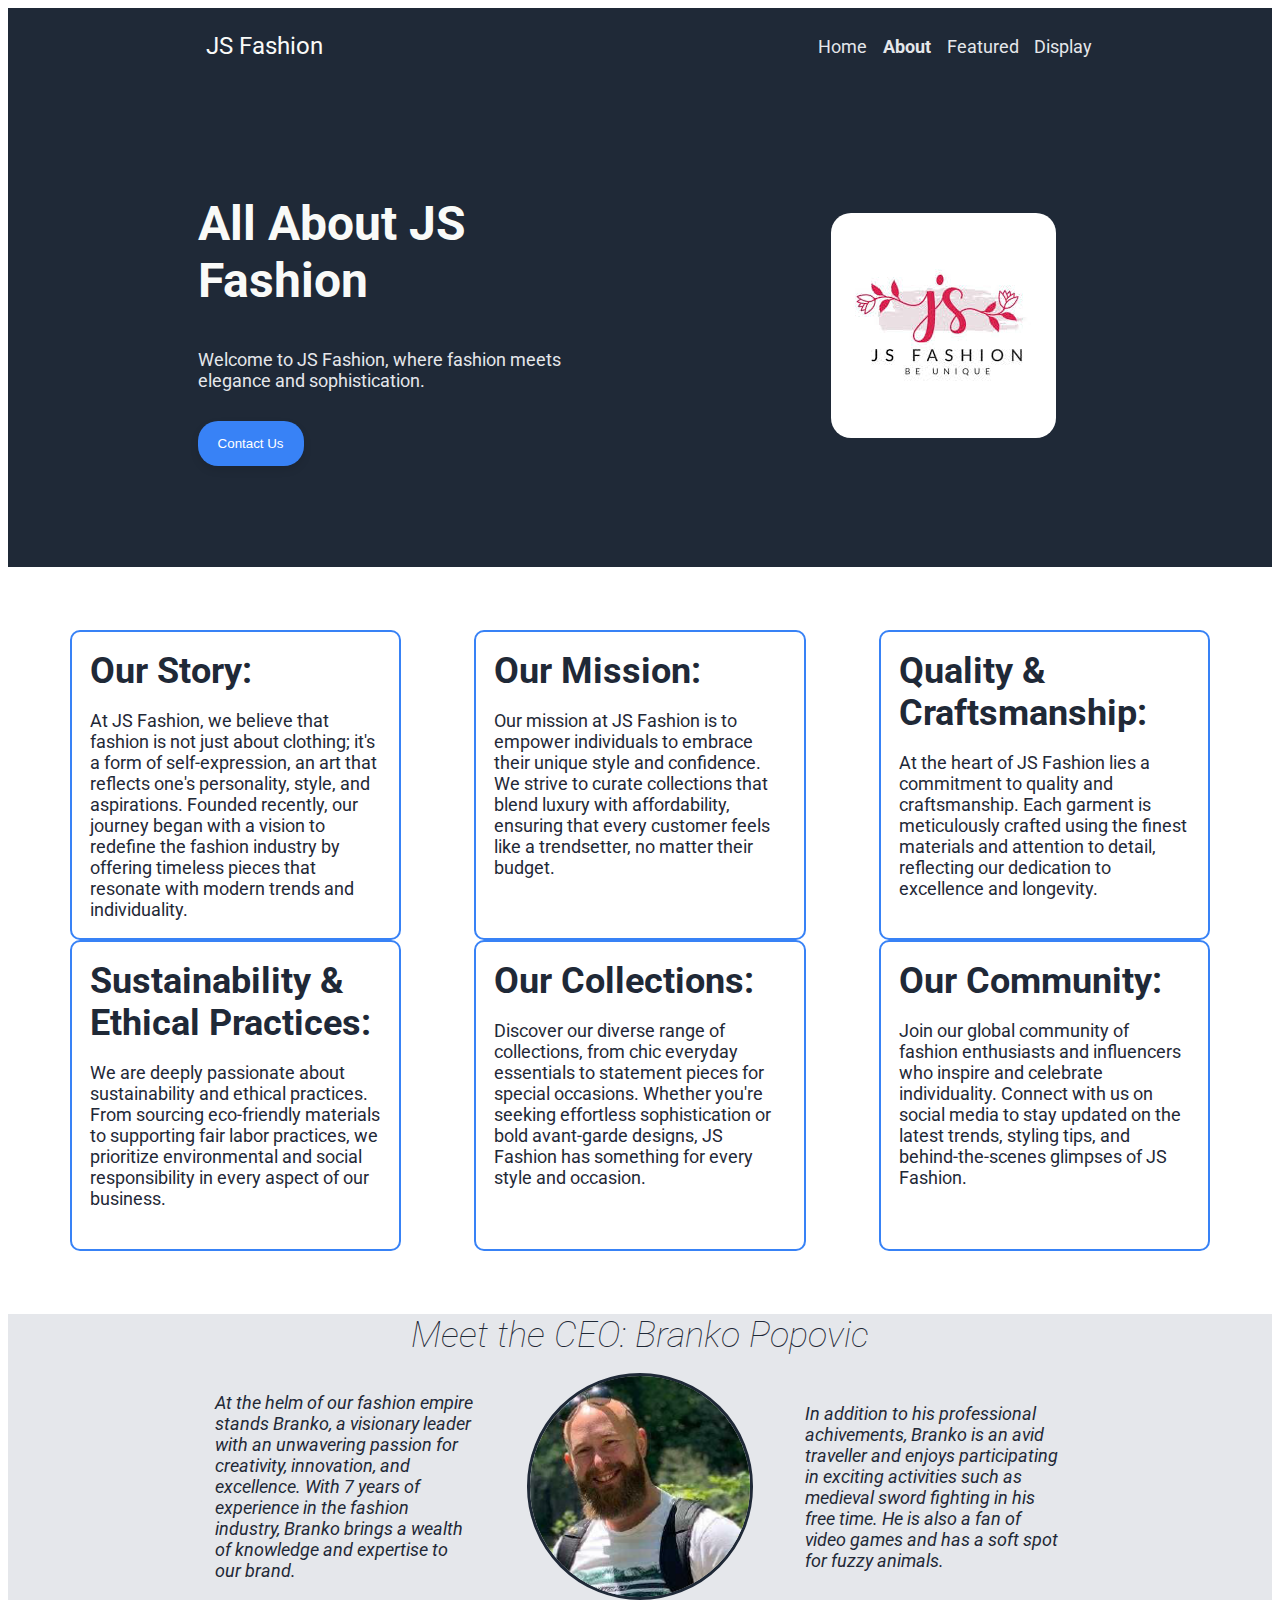
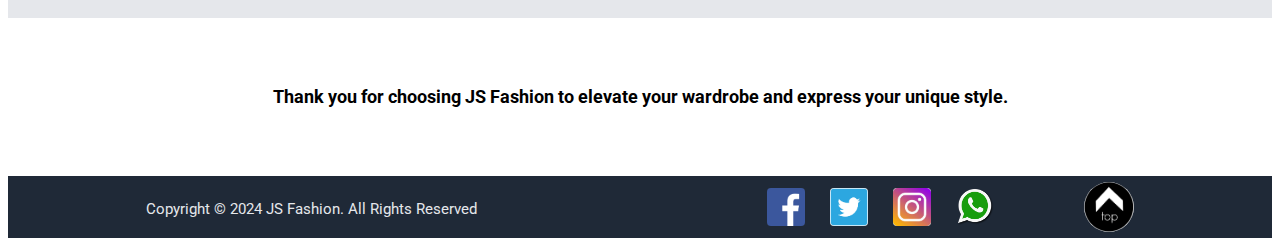
==== about.html @ 80179fb3 "navbar" ====
<!DOCTYPE html>
<html lang="en-US">
    <head>
        <meta charset="UTF-8">
        <meta http-equiv="X-UA-Compatible" content="IE=edge">
        <meta name="viewport" content="width=device-width, initial-scale=1.0">
        <link role="link" rel="stylesheet" href="./css/about.css">
        <link role="link" rel="preconnect" href="https://fonts.googleapis.com">
        <link role="link" rel="preconnect" href="https://fonts.gstatic.com" crossorigin>
        <link 
            role="link"
            href="https://fonts.googleapis.com/css2?family=Roboto:ital,wght@0,100;0,300;0,400;0,500;0,700;0,900;1,100;1,300;1,400;1,500;1,700;1,900&display=swap" 
            rel="stylesheet"
        >
        <title>JS Fashion | About</title> 
    </head>
    <body>
        <header role="banner">
            <div class="headerContainer">
                <div class="headerLogo">
                    <p>JS Fashion</p>
                </div>
                <div class="nav">
                    <nav role="navigation" aria-labelledby="primary-navigation">
                        <ul role="list">
                            <li role="listitem"><a role="link" href="./index.html">Home</a></li>
                            <li role="listitem"><strong>About</strong></li>
                            <li role="listitem"><a role="link" href="./featured.html">Featured</a></li>
                            <li role="listitem"><a role="link" href="./display.html">Display</a></li>
                        </ul>
                      </nav>
                </div>
                <div class="mobile">
                    <button role="button">
                        <img 
                            role="img"
                            width="60"
                            src="https://icon-library.com/images/white-menu-icon/white-menu-icon-4.jpg" 
                            alt="Menu button."
                        >
                    </button>
                    <div class="mobileNav">
                        <a role="link" href="./index.html">Home</a>
                        <a><strong>About</strong></a>
                        <a role="link" href="./featured.html">Featured</a>
                        <a role="link" href="./display.html">Display</a>
                    </div>
                </div>
            </div>
            <div class="bodyContainer">
                <div class="bodyContent">
                    <div class="mainText">All About JS Fashion</div>
                    <div>
                            Welcome to JS Fashion, where fashion meets elegance and sophistication.
                    </div>
                    <a role="link" href="#footer"><button role="button">Contact Us</button></a>
                </div>
                <div class="bodyImage">
                    <img 
                        role="img" 
                        src="./images/logos/js-fashion.jpeg" 
                        alt="JS Fashion logo."
                    >
                </div>
            </div>
        </header>
        
        <div class="mainContainer">
            <div class="row1">
                <div class="box">
                    <div class="heading">Our Story:</div>
                    <p>
                        At JS Fashion, we believe that fashion is not just about clothing; 
                        it's a form of self-expression, an art that reflects one's personality, 
                        style, and aspirations. Founded recently, our journey began with a vision 
                        to redefine the fashion industry by offering timeless pieces that resonate 
                        with modern trends and individuality.
                    </p>
                </div>
                <div class="box">
                    <div class="heading">Our Mission:</div>
                    <p>
                        Our mission at JS Fashion is to empower individuals to embrace their unique 
                        style and confidence. We strive to curate collections that blend luxury with 
                        affordability, ensuring that every customer feels like a trendsetter, no 
                        matter their budget.
                    </p>
                </div>
                <div class="box">
                    <div class="heading">Quality & Craftsmanship:</div>
                    <p>
                        At the heart of JS Fashion lies a commitment to quality and craftsmanship. 
                        Each garment is meticulously crafted using the finest materials and attention 
                        to detail, reflecting our dedication to excellence and longevity.
                    </p>
                </div>
            </div>
            <div class="row2">
                <div class="box">
                    <div class="heading">Sustainability & Ethical Practices:</div>
                    <p>
                        We are deeply passionate about sustainability and ethical practices. From sourcing 
                        eco-friendly materials to supporting fair labor practices, we prioritize 
                        environmental and social responsibility in every aspect of our business.
                    </p>
                </div>
                <div class="box">
                    <div class="heading">Our Collections:</div>
                    <p>
                        Discover our diverse range of collections, from chic everyday essentials to statement 
                        pieces for special occasions. Whether you're seeking effortless sophistication or 
                        bold avant-garde designs, JS Fashion has something for every style and occasion.
                    </p>
                </div>
                <div class="box">
                    <div class="heading">Our Community:</div>
                    <p>
                        Join our global community of fashion enthusiasts and influencers who inspire and 
                        celebrate individuality. Connect with us on social media to stay updated on the 
                        latest trends, styling tips, and behind-the-scenes glimpses of JS Fashion.
                    </p>
                </div>
            </div>
        </div>
        <div class="ceo">
            <div class="ceoHeading">Meet the CEO: Branko Popovic</div>
            <div class="ceoBody">
                <div>
                    <p>
                        At the helm of our fashion empire stands Branko, a visionary leader with an 
                        unwavering passion for creativity, innovation, and excellence. With 7 years 
                        of experience in the fashion industry, Branko brings a wealth of knowledge and 
                        expertise to our brand.
                    </p>
                </div>
                <div>
                    <img 
                        role="img"
                        src="./images/Branko.png" 
                        alt="JS Fashion CEO Branko Popovic"
                    >
                </div>
                <div>
                    <p>
                        In addition to his professional achivements, Branko is an avid traveller and 
                        enjoys participating in exciting activities such as medieval sword fighting in 
                        his free time. He is also a fan of video games and has a soft spot for fuzzy
                        animals.
                    </p>
                </div>
            </div>
        </div>
        <div class="thankNote">
            <div>
                <p>
                    <strong>
                        Thank you for choosing JS Fashion to elevate your wardrobe and express your 
                        unique style.
                    </strong>
                </p>
            </div>
        </div>

        <footer role="contentinfo">
            <div class="footer">
                <small>Copyright © 2024  JS Fashion. All Rights Reserved</small>
            </div>
              <div class="contact" id="footer">
                <div class="footerLogo">
                    <img 
                        role="img"
                        width="30"
                        src="./images/logos/facebook.png" 
                        alt="Facebook logo."
                    >
                    <img 
                        role="img"
                        width="30"
                        src="./images/logos/twitter.png" 
                        alt="Twitter logo."
                    >
                    <img 
                        role="img"
                        width="30"
                        src="./images/logos/instagram.jpeg" 
                        alt="Instagram logo."
                    >
                    <img 
                        role="img"
                        width="30"
                        src="./images/logos/whatsapp-logo-vector.png" 
                        alt="Whatsapp logo."
                    >
                </div>
                <div class="backToTop">
                    <a role="link" href="#">
                        <img 
                            role="img"
                            width="30"
                            src="./images/logos/back-to-top.jpeg" 
                            alt="Back To Top arrow icon."
                        >
                    </a>
                </div>
              </div>
          </footer>
    </body>
</html>
---- css/about.css ----
@font-face {
    font-family: 'Roboto';
    font-style: italic;
    font-weight: 100;
    font-display: swap;
    src: url(https://fonts.gstatic.com/s/roboto/v30/KFOiCnqEu92Fr1Mu51QrEzAdLw.woff2) format('woff2');
    unicode-range: U+0000-00FF, U+0131, U+0152-0153, U+02BB-02BC, U+02C6, U+02DA, U+02DC, U+0304, U+0308, U+0329, U+2000-206F, U+2074, U+20AC, U+2122, U+2191, U+2193, U+2212, U+2215, U+FEFF, U+FFFD;
}

html {
    font-family: "Roboto", sans-serif;
    font-size: 18px;
}

a {
    text-decoration: none;
}

.mobile, .mobileNav {
    display: none;
}

header {
    background-color: #1F2937;
    display: block;
    justify-content: center;
    align-items: center;
    padding: 0 15%;
}

.headerContainer {
    display: flex;
    justify-content: space-between;
    align-items: center;
    padding: 0 1%;
    flex: 1;
}

.headerLogo, .mainText {
    font-size: 24px;
    color: #f9faf8;
}

.nav {
    width: 35%;
}

.nav, .nav ul li a, .bodyContent, button {
    color: #e5e7eb;
}

nav ul {
    display: flex;
}

nav li {
    display: inline-block;
    padding: 0 3%;
}

nav a:hover {
    font-size: larger;
}

.bodyContainer {
    display: flex;
    flex: 4;
    padding: 8% 0;
}

.bodyContent {
    flex:1;
    display: inline-block;
    align-content: center;
}

.mainText, .heading {
    font-size: 48px;
    font-weight: 700;
    margin: 40px 0;
}

.heading {
    margin: 0;
}

button {
    margin: 30px 0px;
    padding: 15px 20px; 
    border-radius: 20px; 
    background-color: #3882f6; 
    color: white; 
    border: none; 
    box-shadow: 0 4px 8px rgba(0, 0, 0, 0.1); 
    cursor: pointer; 
    transition: background-color 0.3s, box-shadow 0.3s; 
}

button:hover, button:focus {
    background-color: #5591f6; /
    box-shadow: 0 6px 12px rgba(0, 0, 0, 0.2); 
    outline: none;
}

.bodyImage img {
    max-height: 400px;
    max-width: 65%;
    width: auto;
    border-radius: 20px;
    margin-left: 45%;    
}

.bodyImage {
    flex: 1;
    display: flex;
    justify-content: flex-end;
    padding: 0 2%;
    align-items: center; 
    justify-content: flex-start;
}

.mainContainer {
    display: flex;
    flex-direction: column;
    justify-content: center;
    align-items: center;
    margin: 5%;
    color: #1F2937;
}

.row1, .row2 {
    display: flex;
    justify-content: space-between;
    align-items: center;
    width: 90%;
    padding: 2% 0;
}

.heading {
    font-size: 36px;
}

.box {
    width: 30%;
    height: 15rem;
    margin: 0 3%;
    padding: 1.5%;
    border: 2.5px solid #3882f6;
    border-radius: 10px;
}

.ceo {
    background-color: #e5e7eb;
    display: block;
    justify-content: center;
    align-items: center;
    padding: 0 15%;
}

.ceoHeading {
    font-size: 36px;
    font-style: italic;
    font-weight: lighter;
    color: #1F2937;
    display: flex;
    justify-content: center;
}

.ceoBody {
    font-style: italic;
    color: #1F2937;
    padding: 2% 0;
    display: flex;
    justify-content: space-between;
}

.ceoBody div {
    width: 30%;
    display: flex;
    justify-content: center;
    align-items: center;
    padding: 0 2%;
}

.ceoBody img {
    border-radius: 50%;
    border: 3px solid #1F2937;
    width: 85%;
}

.thankNote {
    display: flex;
    justify-content: center;
    align-items: center;
    padding: 2% 15%;
    margin: 2% 0;
}

footer {
    background-color: #1F2937;
    display: flex;
    justify-content: space-around;
    align-items: center;
    padding: 0.5% 0;    
}

small {
    color: #e5e7eb;
}

.contact {
    width:30%;
    display: flex;
    justify-content: space-between;
    align-items: center;
}

.footerLogo {
    display: flex;
    justify-content: space-around;
    width: 75%;
    margin-right: 20%;
}

.footerLogo img {
    width: 15%;
    max-height: 80px;
    border-radius: 4px;
}

.backToTop {
    display: flex;
    justify-content: flex-end;
    height: 50px;
    width: 15%;
}

.backToTop img {
    width: 100%;
    max-width: 50px;
    border-radius: 25px;
}


@media only screen and (max-width: 1460px) {
    .row1, .row2 {
        width: 100%;
        padding: 0%;
    }
}

@media only screen and (max-width: 1320px) {
    .mainContainer {
        margin: 5% 2%;
    }
}

@media only screen and (max-width: 1200px) {
    .box {
        height: 18rem;
    }
}


@media only screen and (max-width: 1000px) {
    .mainContainer {
        flex-direction: row;
        margin: 5% 0;
    }

    .row1, .row2 {
        flex-direction: column;
    }

    .box {
        margin: 5% 0%;
        width: 70%;
        height: 15rem;
    }

    .ceo {
        padding: 0 5%;
    }
    
    .thankNote {
        padding: 2% 5%;
    }
}

@media only screen and (max-width: 800px) {
    .box {
        margin: 5%;
        width: 80%;
    }

    .ceo {
        padding: 0 1%;
    }
    
    .thankNote {
        padding: 2% 1%;
    }
}

@media only screen and (max-width: 760px) {
    .thankNote div {
        width: 70%;
        text-align: center;
    }

    .nav {
        display: none;
    }

    .mobile {
        display: flex;
    }
    
    .mobileNav {
        position: absolute;
        background-color: rgba(67,78,94, 0.98);
        top: 4.5rem;
        width: 34%;
    }
    
    .mobile:hover .mobileNav {
        display: block;
    }
      
    .mobileNav a {
        display: block;
        color: white;
        font-size: 18px;
        padding: 0.5rem;
        border-bottom: 1px solid whitesmoke;  
    }

    .headerContainer {
        justify-content: space-between;
        align-items: center;
    }

    nav {
        width: 100%;
    }

    nav li {
        padding: 0 20%;
    }

    .backToTop img {
        margin-top: 40%;
    }
}


@media only screen and (max-width: 700px) {
    .bodyImage {
        display: none;
    }
    
    .box {
        height: 18rem;
    }
    
    .ceoBody {
        flex-direction: column;
        align-items: center;
    }

    .ceoBody div {
        width: 65%;
        text-align: center;
    }

    .ceoBody img {
        width: 50%;
    }
}

@media only screen and (max-width: 640px) {
    .bodyContent {
        display: none;
    }

    .backToTop {
        margin-top: 5%;
    }
}

@media only screen and (max-width: 600px) {
    .mainContainer {
        flex-direction: column;
        align-items: center;
    }

    .row1, .row2 {
        width: 70%;
    }

    .box {
        padding: 5%;
        height: 15rem;
    }
}

@media only screen and (max-width: 500px) {
    .box {
        height: 18rem;
    }

    .contact {
        display: none;
    }

    footer {
        padding: 3% 0;
    }
}
  

@media only screen and (max-width: 400px) {
    .box {
        width: 100%;
    }

    .ceoHeading {
        text-align: center;
    }
}
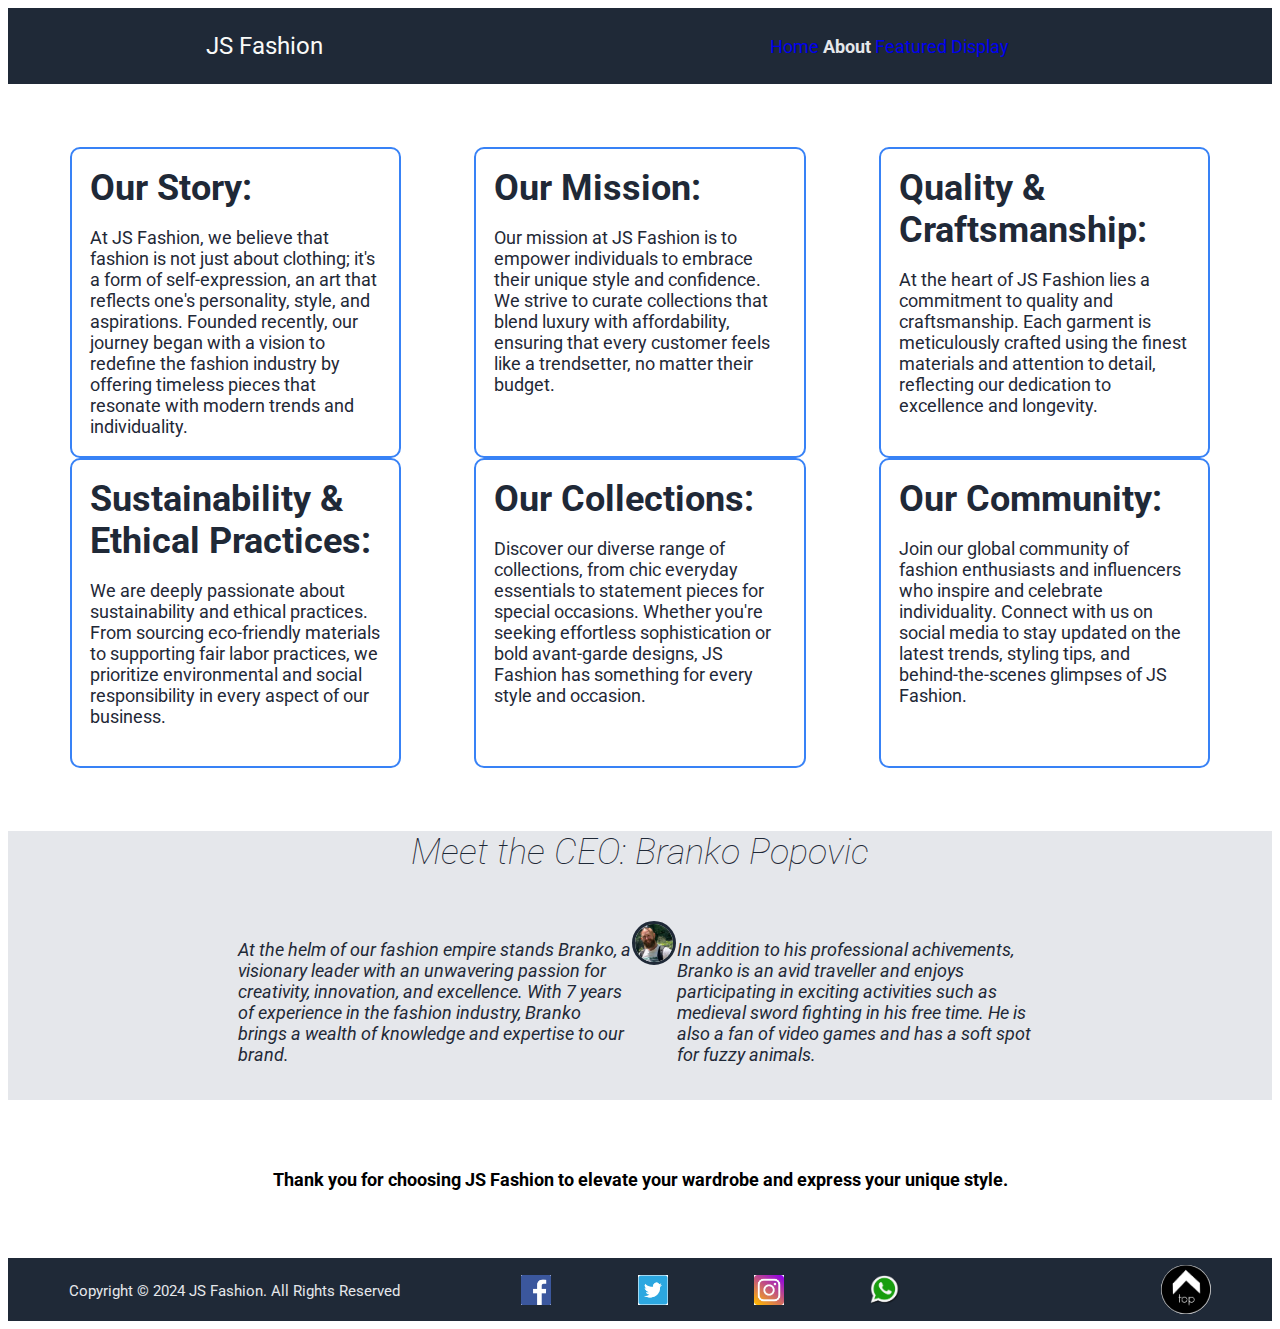
==== commit cc8e49df: "Update about.html" ====
--- a/about.html
+++ b/about.html
@@ -7,6 +7,8 @@
         <link role="link" rel="stylesheet" href="./css/about.css">
         <link role="link" rel="preconnect" href="https://fonts.googleapis.com">
         <link role="link" rel="preconnect" href="https://fonts.gstatic.com" crossorigin>
+        <link role="link" rel="icon" href="./images/logos/favicon/logo/favicon.ico" type="image/x-icon">
+        <link role="link" rel="shortcut icon" href="./images/logos/favicon/logo/favicon.ico" type="image/x-icon">
         <link 
             role="link"
             href="https://fonts.googleapis.com/css2?family=Roboto:ital,wght@0,100;0,300;0,400;0,500;0,700;0,900;1,100;1,300;1,400;1,500;1,700;1,900&display=swap" 
@@ -17,20 +19,18 @@
     <body>
         <header role="banner">
             <div class="headerContainer">
-                <div class="headerLogo">
+                <section class="headerLogo">
                     <p>JS Fashion</p>
-                </div>
-                <div class="nav">
+                </section>
+                <section class="nav">
                     <nav role="navigation" aria-labelledby="primary-navigation">
-                        <ul role="list">
-                            <li role="listitem"><a role="link" href="./index.html">Home</a></li>
-                            <li role="listitem"><strong>About</strong></li>
-                            <li role="listitem"><a role="link" href="./featured.html">Featured</a></li>
-                            <li role="listitem"><a role="link" href="./display.html">Display</a></li>
-                        </ul>
-                      </nav>
-                </div>
-                <div class="mobile">
+                        <a role="link" href="./index.html">Home</a>
+                        <a><strong>About</strong></a>
+                        <a role="link" href="./featured.html">Featured</a>
+                        <a role="link" href="./display.html">Display</a>
+                    </nav>
+                </section>
+                <figure class="mobile">
                     <button role="button">
                         <img 
                             role="img"
@@ -39,36 +39,20 @@
                             alt="Menu button."
                         >
                     </button>
-                    <div class="mobileNav">
+                    <nav class="mobileNav">
                         <a role="link" href="./index.html">Home</a>
                         <a><strong>About</strong></a>
                         <a role="link" href="./featured.html">Featured</a>
                         <a role="link" href="./display.html">Display</a>
-                    </div>
-                </div>
-            </div>
-            <div class="bodyContainer">
-                <div class="bodyContent">
-                    <div class="mainText">All About JS Fashion</div>
-                    <div>
-                            Welcome to JS Fashion, where fashion meets elegance and sophistication.
-                    </div>
-                    <a role="link" href="#footer"><button role="button">Contact Us</button></a>
-                </div>
-                <div class="bodyImage">
-                    <img 
-                        role="img" 
-                        src="./images/logos/js-fashion.jpeg" 
-                        alt="JS Fashion logo."
-                    >
-                </div>
+                    </nav>
+                </figure>
             </div>
         </header>
         
-        <div class="mainContainer">
-            <div class="row1">
-                <div class="box">
-                    <div class="heading">Our Story:</div>
+        <section class="mainContainer">
+            <section class="row1">
+                <aside class="box">
+                    <h2 class="heading">Our Story:</h2>
                     <p>
                         At JS Fashion, we believe that fashion is not just about clothing; 
                         it's a form of self-expression, an art that reflects one's personality, 
@@ -76,133 +60,129 @@
                         to redefine the fashion industry by offering timeless pieces that resonate 
                         with modern trends and individuality.
                     </p>
-                </div>
-                <div class="box">
-                    <div class="heading">Our Mission:</div>
+                </aside>
+                <aside class="box">
+                    <h2 class="heading">Our Mission:</h2>
                     <p>
                         Our mission at JS Fashion is to empower individuals to embrace their unique 
                         style and confidence. We strive to curate collections that blend luxury with 
                         affordability, ensuring that every customer feels like a trendsetter, no 
                         matter their budget.
                     </p>
-                </div>
-                <div class="box">
-                    <div class="heading">Quality & Craftsmanship:</div>
+                </aside>
+                <aside class="box">
+                    <h2 class="heading">Quality & Craftsmanship:</h2>
                     <p>
                         At the heart of JS Fashion lies a commitment to quality and craftsmanship. 
                         Each garment is meticulously crafted using the finest materials and attention 
                         to detail, reflecting our dedication to excellence and longevity.
                     </p>
-                </div>
-            </div>
-            <div class="row2">
-                <div class="box">
-                    <div class="heading">Sustainability & Ethical Practices:</div>
+                </aside>
+            </section>
+            <section class="row2">
+                <aside class="box">
+                    <h2 class="heading">Sustainability & Ethical Practices:</h2>
                     <p>
                         We are deeply passionate about sustainability and ethical practices. From sourcing 
                         eco-friendly materials to supporting fair labor practices, we prioritize 
                         environmental and social responsibility in every aspect of our business.
                     </p>
-                </div>
-                <div class="box">
-                    <div class="heading">Our Collections:</div>
+                </aside>
+                <aside class="box">
+                    <h2 class="heading">Our Collections:</h2>
                     <p>
                         Discover our diverse range of collections, from chic everyday essentials to statement 
                         pieces for special occasions. Whether you're seeking effortless sophistication or 
                         bold avant-garde designs, JS Fashion has something for every style and occasion.
                     </p>
-                </div>
-                <div class="box">
-                    <div class="heading">Our Community:</div>
+                </aside>
+                <aside class="box">
+                    <h2 class="heading">Our Community:</h2>
                     <p>
                         Join our global community of fashion enthusiasts and influencers who inspire and 
                         celebrate individuality. Connect with us on social media to stay updated on the 
                         latest trends, styling tips, and behind-the-scenes glimpses of JS Fashion.
                     </p>
-                </div>
-            </div>
-        </div>
-        <div class="ceo">
-            <div class="ceoHeading">Meet the CEO: Branko Popovic</div>
-            <div class="ceoBody">
-                <div>
+                </aside>
+            </section>
+        </section>
+        <section class="ceo">
+            <h2 class="ceoHeading">Meet the CEO: Branko Popovic</h2>
+            <figure class="ceoBody">
+                <figcaption>
                     <p>
                         At the helm of our fashion empire stands Branko, a visionary leader with an 
                         unwavering passion for creativity, innovation, and excellence. With 7 years 
                         of experience in the fashion industry, Branko brings a wealth of knowledge and 
                         expertise to our brand.
                     </p>
-                </div>
-                <div>
+                </figcaption>
+                <picture>
                     <img 
                         role="img"
                         src="./images/Branko.png" 
                         alt="JS Fashion CEO Branko Popovic"
                     >
-                </div>
-                <div>
+                </picture>
+                <figcaption>
                     <p>
                         In addition to his professional achivements, Branko is an avid traveller and 
                         enjoys participating in exciting activities such as medieval sword fighting in 
                         his free time. He is also a fan of video games and has a soft spot for fuzzy
                         animals.
                     </p>
-                </div>
-            </div>
-        </div>
-        <div class="thankNote">
-            <div>
-                <p>
-                    <strong>
-                        Thank you for choosing JS Fashion to elevate your wardrobe and express your 
-                        unique style.
-                    </strong>
-                </p>
-            </div>
-        </div>
+                </figcaption>
+            </figure>
+        </section>
+        <blockquote class="thankNote">
+            <p>
+                <strong>
+                    Thank you for choosing JS Fashion to elevate your wardrobe and express your 
+                    unique style.
+                </strong>
+            </p>
+        </blockquote>
 
         <footer role="contentinfo">
-            <div class="footer">
+            <section class="footer">
                 <small>Copyright © 2024  JS Fashion. All Rights Reserved</small>
-            </div>
-              <div class="contact" id="footer">
-                <div class="footerLogo">
+            </section>
+            <picture class="contact" id="footer">
+                <img 
+                    role="img"
+                    width="30"
+                    src="./images/logos/facebook.png" 
+                    alt="Facebook logo."
+                >
+                <img 
+                    role="img"
+                    width="30"
+                    src="./images/logos/twitter.png" 
+                    alt="Twitter logo."
+                >
+                <img 
+                    role="img"
+                    width="30"
+                    src="./images/logos/instagram.jpeg" 
+                    alt="Instagram logo."
+                >
+                <img 
+                    role="img"
+                    width="30"
+                    src="./images/logos/whatsapp-logo-vector.png" 
+                    alt="Whatsapp logo."
+                >
+            </picture>
+            <picture class="backToTop">
+                <a role="link" href="#">
                     <img 
                         role="img"
                         width="30"
-                        src="./images/logos/facebook.png" 
-                        alt="Facebook logo."
+                        src="./images/logos/back-to-top.jpeg" 
+                        alt="Back To Top arrow icon."
                     >
-                    <img 
-                        role="img"
-                        width="30"
-                        src="./images/logos/twitter.png" 
-                        alt="Twitter logo."
-                    >
-                    <img 
-                        role="img"
-                        width="30"
-                        src="./images/logos/instagram.jpeg" 
-                        alt="Instagram logo."
-                    >
-                    <img 
-                        role="img"
-                        width="30"
-                        src="./images/logos/whatsapp-logo-vector.png" 
-                        alt="Whatsapp logo."
-                    >
-                </div>
-                <div class="backToTop">
-                    <a role="link" href="#">
-                        <img 
-                            role="img"
-                            width="30"
-                            src="./images/logos/back-to-top.jpeg" 
-                            alt="Back To Top arrow icon."
-                        >
-                    </a>
-                </div>
-              </div>
-          </footer>
+                </a>
+            </picture>
+        </footer>
     </body>
 </html>--- a/css/about.css
+++ b/css/about.css
@@ -319,8 +319,8 @@
     .mobileNav {
         position: absolute;
         background-color: rgba(67,78,94, 0.98);
-        top: 4.5rem;
-        width: 34%;
+        top: 7.4rem;
+        width: 40%;
     }
     
     .mobile:hover .mobileNav {
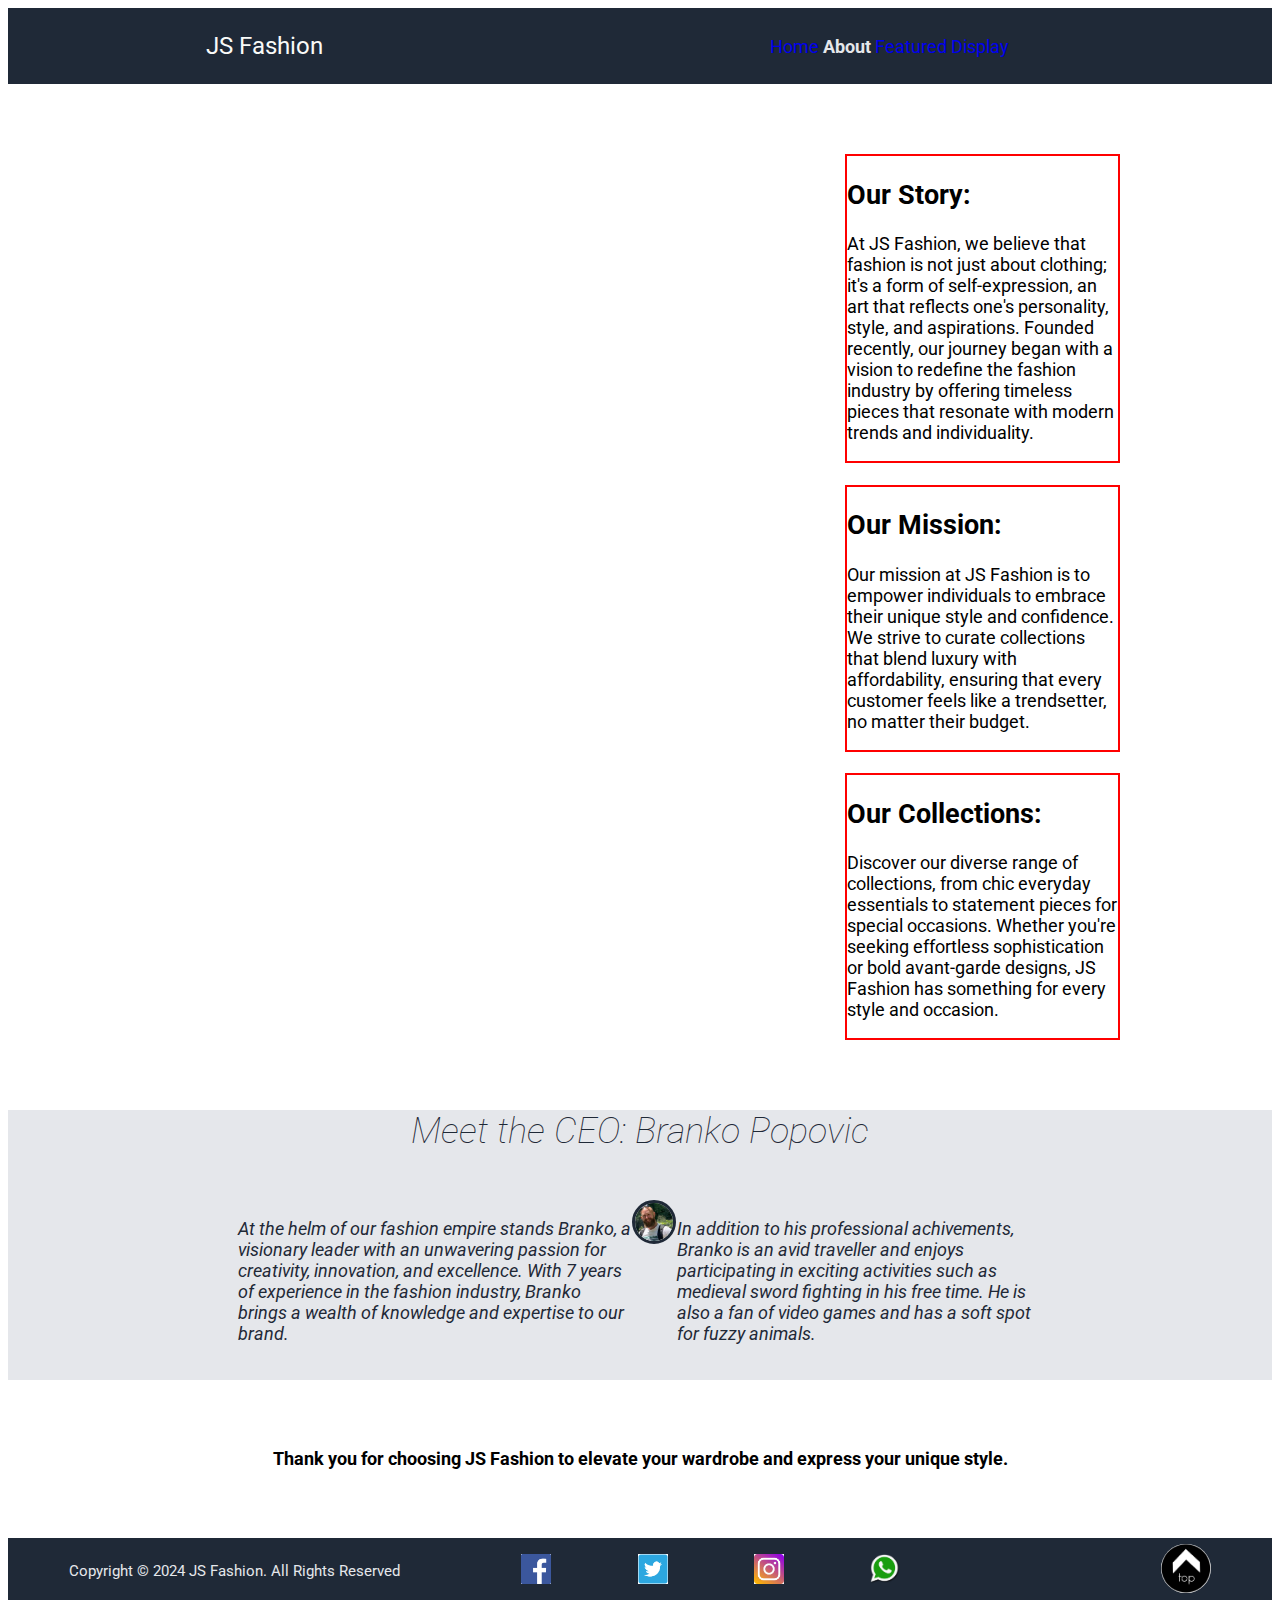
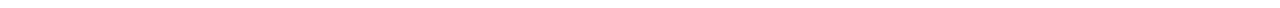
==== commit ba5742ac: "Update about.css" ====
--- a/about.html
+++ b/about.html
@@ -50,61 +50,33 @@
         </header>
         
         <section class="mainContainer">
-            <section class="row1">
-                <aside class="box">
-                    <h2 class="heading">Our Story:</h2>
-                    <p>
-                        At JS Fashion, we believe that fashion is not just about clothing; 
-                        it's a form of self-expression, an art that reflects one's personality, 
-                        style, and aspirations. Founded recently, our journey began with a vision 
-                        to redefine the fashion industry by offering timeless pieces that resonate 
-                        with modern trends and individuality.
-                    </p>
-                </aside>
-                <aside class="box">
-                    <h2 class="heading">Our Mission:</h2>
-                    <p>
-                        Our mission at JS Fashion is to empower individuals to embrace their unique 
-                        style and confidence. We strive to curate collections that blend luxury with 
-                        affordability, ensuring that every customer feels like a trendsetter, no 
-                        matter their budget.
-                    </p>
-                </aside>
-                <aside class="box">
-                    <h2 class="heading">Quality & Craftsmanship:</h2>
-                    <p>
-                        At the heart of JS Fashion lies a commitment to quality and craftsmanship. 
-                        Each garment is meticulously crafted using the finest materials and attention 
-                        to detail, reflecting our dedication to excellence and longevity.
-                    </p>
-                </aside>
-            </section>
-            <section class="row2">
-                <aside class="box">
-                    <h2 class="heading">Sustainability & Ethical Practices:</h2>
-                    <p>
-                        We are deeply passionate about sustainability and ethical practices. From sourcing 
-                        eco-friendly materials to supporting fair labor practices, we prioritize 
-                        environmental and social responsibility in every aspect of our business.
-                    </p>
-                </aside>
-                <aside class="box">
-                    <h2 class="heading">Our Collections:</h2>
-                    <p>
-                        Discover our diverse range of collections, from chic everyday essentials to statement 
-                        pieces for special occasions. Whether you're seeking effortless sophistication or 
-                        bold avant-garde designs, JS Fashion has something for every style and occasion.
-                    </p>
-                </aside>
-                <aside class="box">
-                    <h2 class="heading">Our Community:</h2>
-                    <p>
-                        Join our global community of fashion enthusiasts and influencers who inspire and 
-                        celebrate individuality. Connect with us on social media to stay updated on the 
-                        latest trends, styling tips, and behind-the-scenes glimpses of JS Fashion.
-                    </p>
-                </aside>
-            </section>
+            <aside class="box">
+                <h2 class="heading">Our Story:</h2>
+                <p>
+                    At JS Fashion, we believe that fashion is not just about clothing; 
+                    it's a form of self-expression, an art that reflects one's personality, 
+                    style, and aspirations. Founded recently, our journey began with a vision 
+                    to redefine the fashion industry by offering timeless pieces that resonate 
+                    with modern trends and individuality.
+                </p>
+            </aside>
+            <aside class="box">
+                <h2 class="heading">Our Mission:</h2>
+                <p>
+                    Our mission at JS Fashion is to empower individuals to embrace their unique 
+                    style and confidence. We strive to curate collections that blend luxury with 
+                    affordability, ensuring that every customer feels like a trendsetter, no 
+                    matter their budget.
+                </p>
+            </aside>
+            <aside class="box">
+                <h2 class="heading">Our Collections:</h2>
+                <p>
+                    Discover our diverse range of collections, from chic everyday essentials to statement 
+                    pieces for special occasions. Whether you're seeking effortless sophistication or 
+                    bold avant-garde designs, JS Fashion has something for every style and occasion.
+                </p>
+            </aside>
         </section>
         <section class="ceo">
             <h2 class="ceoHeading">Meet the CEO: Branko Popovic</h2>
--- a/css/about.css
+++ b/css/about.css
@@ -62,6 +62,24 @@
     font-size: larger;
 }
 
+.mainContainer {
+    background-image: url(https://img.freepik.com/free-photo/young-japanese-woman-portrait-wearing-sunglasses_23-2148870797.jpg?size=626&ext=jpg&ga=GA1.1.182320618.1712500472&semt=ais);
+    background-repeat: no-repeat;
+    background-size: cover;
+    height: 50rem;
+    display: flex;
+    flex-direction: column;
+    justify-content: center;
+    align-items: flex-end;
+    padding-right: 10%;
+}
+
+aside {
+    width: 25%;
+    margin: 1% 0;
+    border: 2px solid red;
+}
+/*
 .bodyContainer {
     display: flex;
     flex: 4;
@@ -148,6 +166,7 @@
     border: 2.5px solid #3882f6;
     border-radius: 10px;
 }
+*/
 
 .ceo {
     background-color: #e5e7eb;
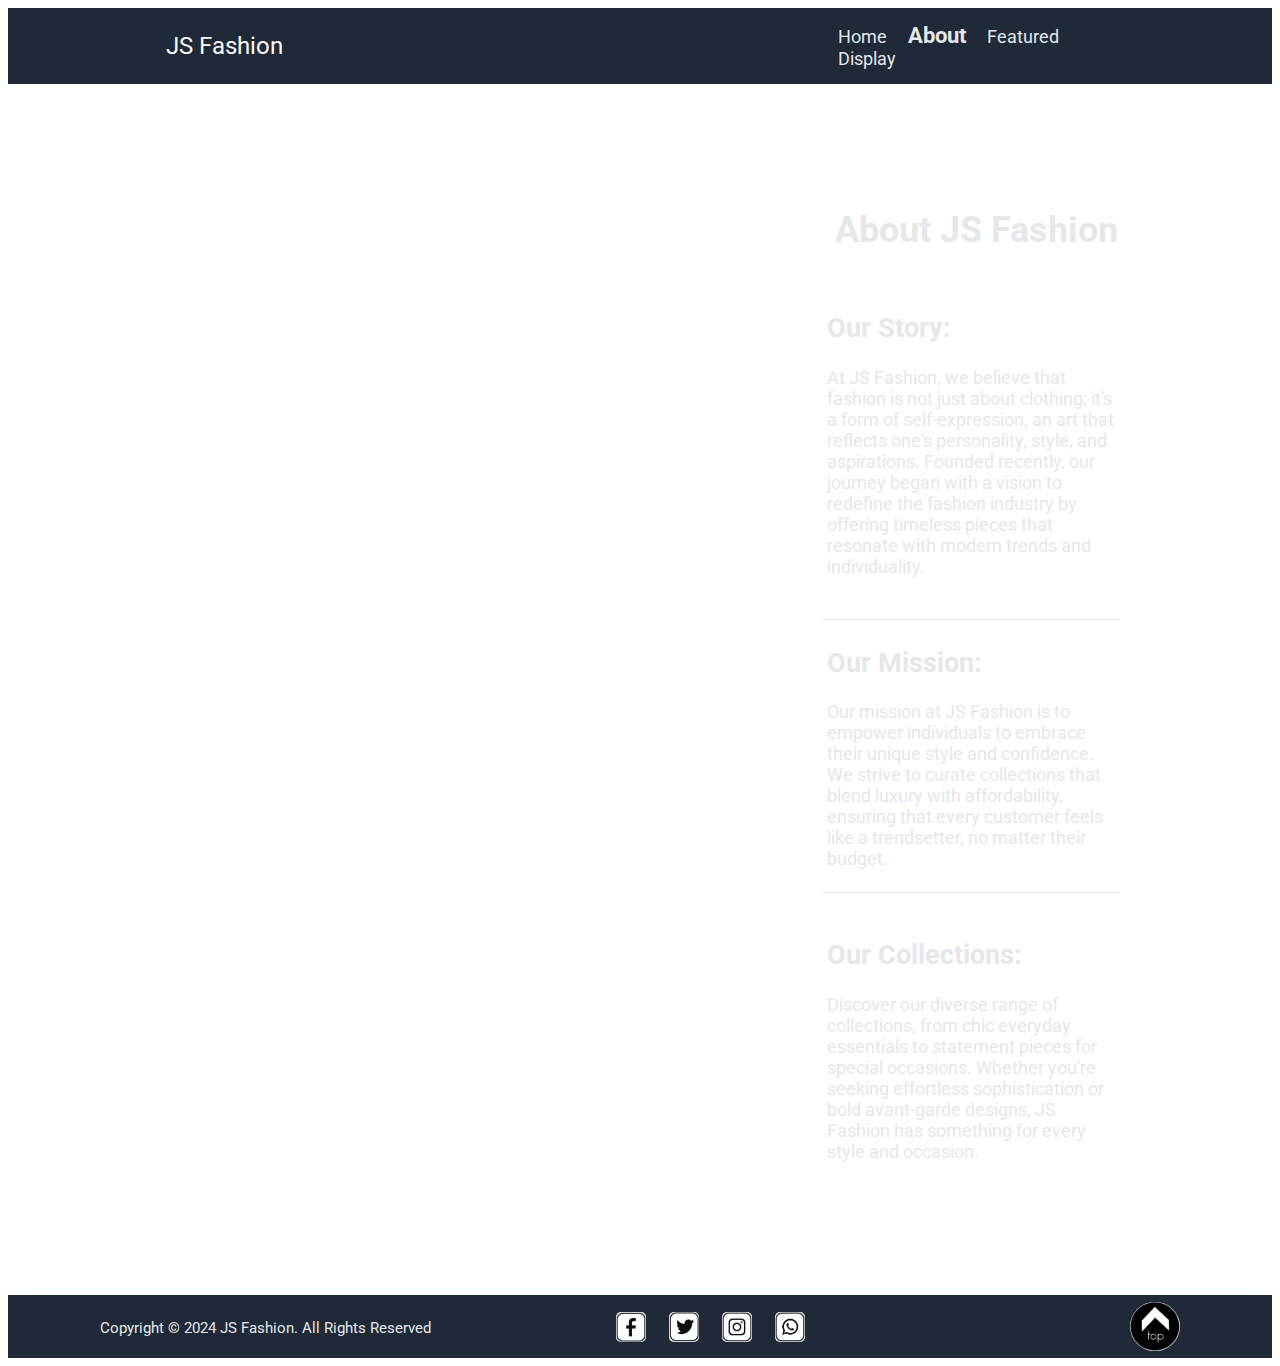
==== commit b3dd9fdb: "Update about page" ====
--- a/about.html
+++ b/about.html
@@ -30,7 +30,7 @@
                         <a role="link" href="./display.html">Display</a>
                     </nav>
                 </section>
-                <figure class="mobile">
+                <figure role="figure" class="mobile">
                     <button role="button">
                         <img 
                             role="img"
@@ -49,71 +49,38 @@
             </div>
         </header>
         
-        <section class="mainContainer">
-            <aside class="box">
-                <h2 class="heading">Our Story:</h2>
-                <p>
-                    At JS Fashion, we believe that fashion is not just about clothing; 
-                    it's a form of self-expression, an art that reflects one's personality, 
-                    style, and aspirations. Founded recently, our journey began with a vision 
-                    to redefine the fashion industry by offering timeless pieces that resonate 
-                    with modern trends and individuality.
-                </p>
-            </aside>
-            <aside class="box">
-                <h2 class="heading">Our Mission:</h2>
-                <p>
-                    Our mission at JS Fashion is to empower individuals to embrace their unique 
-                    style and confidence. We strive to curate collections that blend luxury with 
-                    affordability, ensuring that every customer feels like a trendsetter, no 
-                    matter their budget.
-                </p>
-            </aside>
-            <aside class="box">
-                <h2 class="heading">Our Collections:</h2>
-                <p>
-                    Discover our diverse range of collections, from chic everyday essentials to statement 
-                    pieces for special occasions. Whether you're seeking effortless sophistication or 
-                    bold avant-garde designs, JS Fashion has something for every style and occasion.
-                </p>
-            </aside>
-        </section>
-        <section class="ceo">
-            <h2 class="ceoHeading">Meet the CEO: Branko Popovic</h2>
-            <figure class="ceoBody">
-                <figcaption>
+        <main>
+            <section class="mainContainer">
+                <h1 role="heading" aria-level="1">About JS Fashion</h1>
+                <aside role="complementary">
+                    <h2 role="heading" aria-level="2" class="heading">Our Story:</h2>
                     <p>
-                        At the helm of our fashion empire stands Branko, a visionary leader with an 
-                        unwavering passion for creativity, innovation, and excellence. With 7 years 
-                        of experience in the fashion industry, Branko brings a wealth of knowledge and 
-                        expertise to our brand.
+                        At JS Fashion, we believe that fashion is not just about clothing; 
+                        it's a form of self-expression, an art that reflects one's personality, 
+                        style, and aspirations. Founded recently, our journey began with a vision 
+                        to redefine the fashion industry by offering timeless pieces that resonate 
+                        with modern trends and individuality.
                     </p>
-                </figcaption>
-                <picture>
-                    <img 
-                        role="img"
-                        src="./images/Branko.png" 
-                        alt="JS Fashion CEO Branko Popovic"
-                    >
-                </picture>
-                <figcaption>
+                </aside>
+                <aside role="complementary" class="middleBox">
+                    <h2 role="heading" aria-level="2" class="heading">Our Mission:</h2>
                     <p>
-                        In addition to his professional achivements, Branko is an avid traveller and 
-                        enjoys participating in exciting activities such as medieval sword fighting in 
-                        his free time. He is also a fan of video games and has a soft spot for fuzzy
-                        animals.
+                        Our mission at JS Fashion is to empower individuals to embrace their unique 
+                        style and confidence. We strive to curate collections that blend luxury with 
+                        affordability, ensuring that every customer feels like a trendsetter, no 
+                        matter their budget.
                     </p>
-                </figcaption>
-            </figure>
-        </section>
-        <blockquote class="thankNote">
-            <p>
-                <strong>
-                    Thank you for choosing JS Fashion to elevate your wardrobe and express your 
-                    unique style.
-                </strong>
-            </p>
-        </blockquote>
+                </aside>
+                <aside role="complementary">
+                    <h2 role="heading" aria-level="2" class="heading">Our Collections:</h2>
+                    <p>
+                        Discover our diverse range of collections, from chic everyday essentials to statement 
+                        pieces for special occasions. Whether you're seeking effortless sophistication or 
+                        bold avant-garde designs, JS Fashion has something for every style and occasion.
+                    </p>
+                </aside>
+            </section>
+        </main>
 
         <footer role="contentinfo">
             <section class="footer">
--- a/css/about.css
+++ b/css/about.css
@@ -12,6 +12,14 @@
     font-size: 18px;
 }
 
+h1 {
+    font-size: 36px;
+    font-weight: 700;
+    width: 30%;
+    text-align: center;
+    color: #e5e7eb;
+}
+
 a {
     text-decoration: none;
 }
@@ -22,197 +30,56 @@
 
 header {
     background-color: #1F2937;
-    display: block;
+    display: flex;
     justify-content: center;
-    align-items: center;
-    padding: 0 15%;
 }
 
 .headerContainer {
     display: flex;
     justify-content: space-between;
     align-items: center;
-    padding: 0 1%;
-    flex: 1;
-}
-
-.headerLogo, .mainText {
+    width: 75%;
+}
+
+.headerLogo {
     font-size: 24px;
     color: #f9faf8;
 }
 
 .nav {
-    width: 35%;
-}
-
-.nav, .nav ul li a, .bodyContent, button {
-    color: #e5e7eb;
-}
-
-nav ul {
-    display: flex;
-}
-
-nav li {
-    display: inline-block;
-    padding: 0 3%;
-}
-
-nav a:hover {
+    width: 30%;
+}
+
+nav a {
+    color: #e5e7eb;
+    padding: 3%;
+}
+
+strong {
     font-size: larger;
 }
 
 .mainContainer {
-    background-image: url(https://img.freepik.com/free-photo/young-japanese-woman-portrait-wearing-sunglasses_23-2148870797.jpg?size=626&ext=jpg&ga=GA1.1.182320618.1712500472&semt=ais);
+    background-image: url(https://img.freepik.com/premium-photo/mannequin-wearing-yellow-blouse-gray-jacket-gray-skirt-isolated-isolated-pastel-background-copy-space_176841-78711.jpg?w=1380);
     background-repeat: no-repeat;
     background-size: cover;
-    height: 50rem;
+    padding: 3% 10%;
     display: flex;
     flex-direction: column;
     justify-content: center;
     align-items: flex-end;
-    padding-right: 10%;
 }
 
 aside {
-    width: 25%;
+    width: 30%;
     margin: 1% 0;
-    border: 2px solid red;
-}
-/*
-.bodyContainer {
-    display: flex;
-    flex: 4;
-    padding: 8% 0;
-}
-
-.bodyContent {
-    flex:1;
-    display: inline-block;
-    align-content: center;
-}
-
-.mainText, .heading {
-    font-size: 48px;
-    font-weight: 700;
-    margin: 40px 0;
-}
-
-.heading {
-    margin: 0;
-}
-
-button {
-    margin: 30px 0px;
-    padding: 15px 20px; 
-    border-radius: 20px; 
-    background-color: #3882f6; 
-    color: white; 
-    border: none; 
-    box-shadow: 0 4px 8px rgba(0, 0, 0, 0.1); 
-    cursor: pointer; 
-    transition: background-color 0.3s, box-shadow 0.3s; 
-}
-
-button:hover, button:focus {
-    background-color: #5591f6; /
-    box-shadow: 0 6px 12px rgba(0, 0, 0, 0.2); 
-    outline: none;
-}
-
-.bodyImage img {
-    max-height: 400px;
-    max-width: 65%;
-    width: auto;
-    border-radius: 20px;
-    margin-left: 45%;    
-}
-
-.bodyImage {
-    flex: 1;
-    display: flex;
-    justify-content: flex-end;
-    padding: 0 2%;
-    align-items: center; 
-    justify-content: flex-start;
-}
-
-.mainContainer {
-    display: flex;
-    flex-direction: column;
-    justify-content: center;
-    align-items: center;
-    margin: 5%;
-    color: #1F2937;
-}
-
-.row1, .row2 {
-    display: flex;
-    justify-content: space-between;
-    align-items: center;
-    width: 90%;
-    padding: 2% 0;
-}
-
-.heading {
-    font-size: 36px;
-}
-
-.box {
-    width: 30%;
-    height: 15rem;
-    margin: 0 3%;
-    padding: 1.5%;
-    border: 2.5px solid #3882f6;
-    border-radius: 10px;
-}
-*/
-
-.ceo {
-    background-color: #e5e7eb;
-    display: block;
-    justify-content: center;
-    align-items: center;
-    padding: 0 15%;
-}
-
-.ceoHeading {
-    font-size: 36px;
-    font-style: italic;
-    font-weight: lighter;
-    color: #1F2937;
-    display: flex;
-    justify-content: center;
-}
-
-.ceoBody {
-    font-style: italic;
-    color: #1F2937;
-    padding: 2% 0;
-    display: flex;
-    justify-content: space-between;
-}
-
-.ceoBody div {
-    width: 30%;
-    display: flex;
-    justify-content: center;
-    align-items: center;
-    padding: 0 2%;
-}
-
-.ceoBody img {
-    border-radius: 50%;
-    border: 3px solid #1F2937;
-    width: 85%;
-}
-
-.thankNote {
-    display: flex;
-    justify-content: center;
-    align-items: center;
-    padding: 2% 15%;
-    margin: 2% 0;
+    padding: 0.5%;
+    color: #e5e7eb;
+}
+
+.middleBox {
+    border-top: 1px solid #e5e7eb;
+    border-bottom: 1px solid #e5e7eb;
 }
 
 footer {
@@ -228,23 +95,14 @@
 }
 
 .contact {
-    width:30%;
+    width:15%;
     display: flex;
     justify-content: space-between;
     align-items: center;
 }
 
-.footerLogo {
-    display: flex;
-    justify-content: space-around;
-    width: 75%;
-    margin-right: 20%;
-}
-
-.footerLogo img {
-    width: 15%;
-    max-height: 80px;
-    border-radius: 4px;
+.contact img {
+    border-radius: 5px;
 }
 
 .backToTop {
@@ -260,12 +118,8 @@
     border-radius: 25px;
 }
 
-
 @media only screen and (max-width: 1460px) {
-    .row1, .row2 {
-        width: 100%;
-        padding: 0%;
-    }
+
 }
 
 @media only screen and (max-width: 1320px) {
@@ -275,9 +129,7 @@
 }
 
 @media only screen and (max-width: 1200px) {
-    .box {
-        height: 18rem;
-    }
+    
 }
 
 
@@ -286,48 +138,14 @@
         flex-direction: row;
         margin: 5% 0;
     }
-
-    .row1, .row2 {
-        flex-direction: column;
-    }
-
-    .box {
-        margin: 5% 0%;
-        width: 70%;
-        height: 15rem;
-    }
-
-    .ceo {
-        padding: 0 5%;
-    }
-    
-    .thankNote {
-        padding: 2% 5%;
-    }
 }
 
 @media only screen and (max-width: 800px) {
-    .box {
-        margin: 5%;
-        width: 80%;
-    }
-
-    .ceo {
-        padding: 0 1%;
-    }
-    
-    .thankNote {
-        padding: 2% 1%;
-    }
+    
 }
 
 @media only screen and (max-width: 760px) {
-    .thankNote div {
-        width: 70%;
-        text-align: center;
-    }
-
-    .nav {
+        .nav {
         display: none;
     }
 
@@ -374,34 +192,9 @@
 
 
 @media only screen and (max-width: 700px) {
-    .bodyImage {
-        display: none;
-    }
-    
-    .box {
-        height: 18rem;
-    }
-    
-    .ceoBody {
-        flex-direction: column;
-        align-items: center;
-    }
-
-    .ceoBody div {
-        width: 65%;
-        text-align: center;
-    }
-
-    .ceoBody img {
-        width: 50%;
-    }
-}
+    }
 
 @media only screen and (max-width: 640px) {
-    .bodyContent {
-        display: none;
-    }
-
     .backToTop {
         margin-top: 5%;
     }
@@ -412,22 +205,9 @@
         flex-direction: column;
         align-items: center;
     }
-
-    .row1, .row2 {
-        width: 70%;
-    }
-
-    .box {
-        padding: 5%;
-        height: 15rem;
-    }
 }
 
 @media only screen and (max-width: 500px) {
-    .box {
-        height: 18rem;
-    }
-
     .contact {
         display: none;
     }
@@ -439,11 +219,5 @@
   
 
 @media only screen and (max-width: 400px) {
-    .box {
-        width: 100%;
-    }
-
-    .ceoHeading {
-        text-align: center;
-    }
+
 }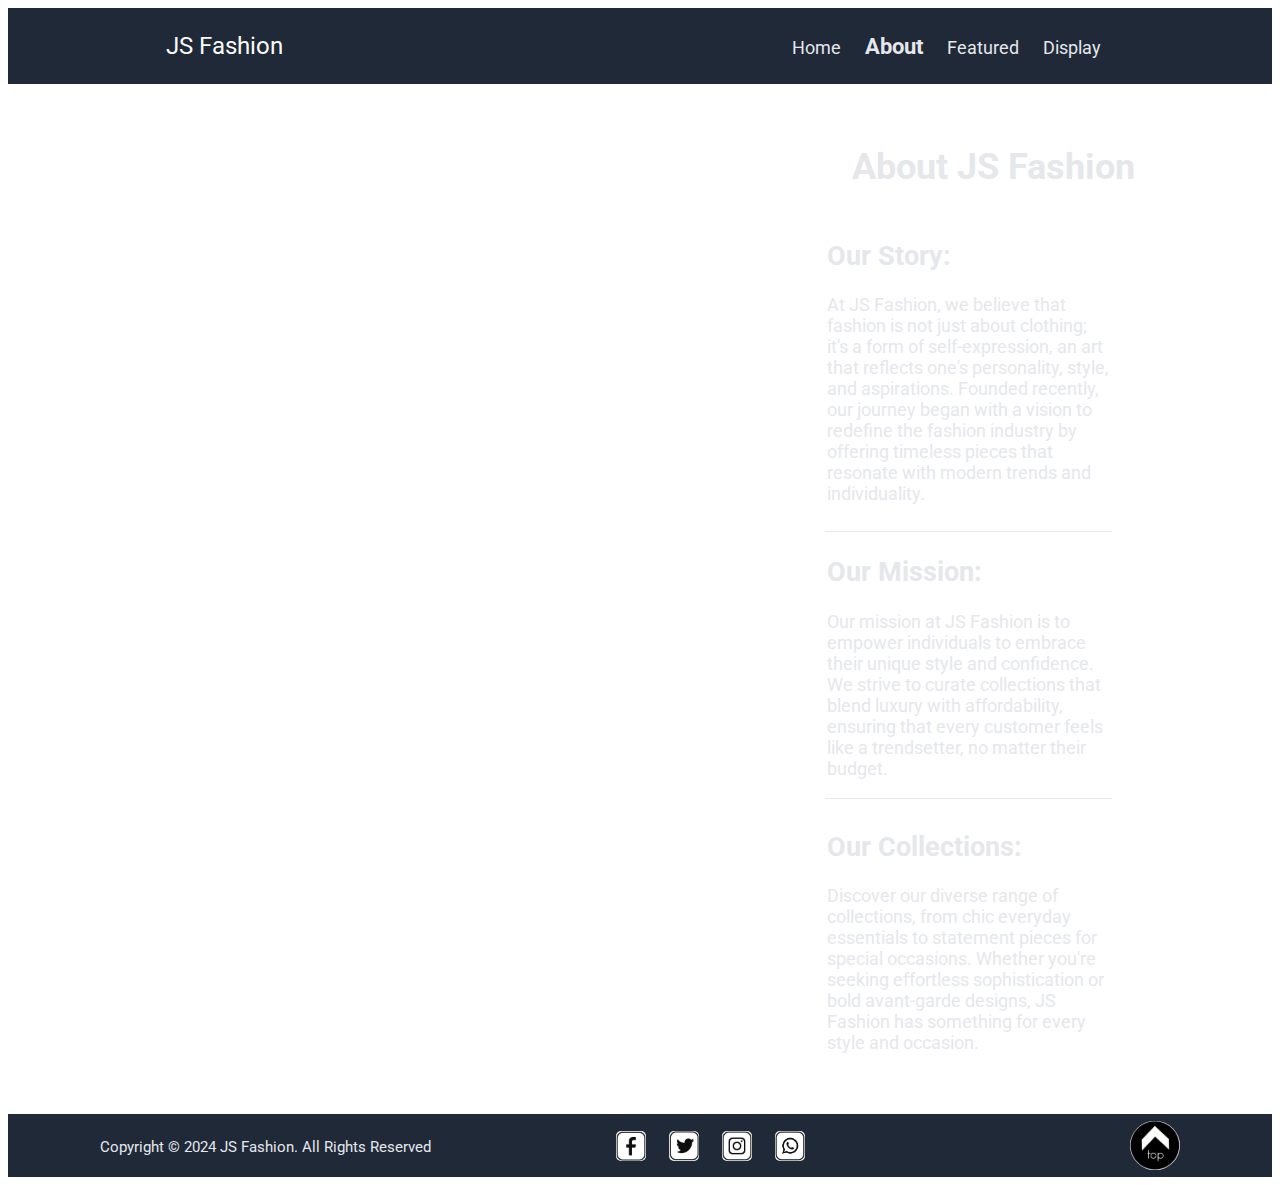
==== commit de9a57af: "Update about page" ====
--- a/about.html
+++ b/about.html
@@ -35,7 +35,7 @@
                         <img 
                             role="img"
                             width="60"
-                            src="https://icon-library.com/images/white-menu-icon/white-menu-icon-4.jpg" 
+                            src="https://i.pinimg.com/originals/ee/c0/71/eec071442e9a1b8e017c5a7c1853b880.jpg" 
                             alt="Menu button."
                         >
                     </button>
@@ -50,36 +50,38 @@
         </header>
         
         <main>
-            <section class="mainContainer">
+            <div class="mainContainer">
                 <h1 role="heading" aria-level="1">About JS Fashion</h1>
-                <aside role="complementary">
-                    <h2 role="heading" aria-level="2" class="heading">Our Story:</h2>
-                    <p>
-                        At JS Fashion, we believe that fashion is not just about clothing; 
-                        it's a form of self-expression, an art that reflects one's personality, 
-                        style, and aspirations. Founded recently, our journey began with a vision 
-                        to redefine the fashion industry by offering timeless pieces that resonate 
-                        with modern trends and individuality.
-                    </p>
-                </aside>
-                <aside role="complementary" class="middleBox">
-                    <h2 role="heading" aria-level="2" class="heading">Our Mission:</h2>
-                    <p>
-                        Our mission at JS Fashion is to empower individuals to embrace their unique 
-                        style and confidence. We strive to curate collections that blend luxury with 
-                        affordability, ensuring that every customer feels like a trendsetter, no 
-                        matter their budget.
-                    </p>
-                </aside>
-                <aside role="complementary">
-                    <h2 role="heading" aria-level="2" class="heading">Our Collections:</h2>
-                    <p>
-                        Discover our diverse range of collections, from chic everyday essentials to statement 
-                        pieces for special occasions. Whether you're seeking effortless sophistication or 
-                        bold avant-garde designs, JS Fashion has something for every style and occasion.
-                    </p>
-                </aside>
-            </section>
+                <div class="infoContainer">
+                    <aside role="complementary">
+                        <h2 role="heading" aria-level="2" class="heading">Our Story:</h2>
+                        <p>
+                            At JS Fashion, we believe that fashion is not just about clothing; 
+                            it's a form of self-expression, an art that reflects one's personality, 
+                            style, and aspirations. Founded recently, our journey began with a vision 
+                            to redefine the fashion industry by offering timeless pieces that resonate 
+                            with modern trends and individuality.
+                        </p>
+                    </aside>
+                    <aside role="complementary" class="middleBox">
+                        <h2 role="heading" aria-level="2" class="heading">Our Mission:</h2>
+                        <p>
+                            Our mission at JS Fashion is to empower individuals to embrace their unique 
+                            style and confidence. We strive to curate collections that blend luxury with 
+                            affordability, ensuring that every customer feels like a trendsetter, no 
+                            matter their budget.
+                        </p>
+                    </aside>
+                    <aside role="complementary">
+                        <h2 role="heading" aria-level="2" class="heading">Our Collections:</h2>
+                        <p>
+                            Discover our diverse range of collections, from chic everyday essentials to statement 
+                            pieces for special occasions. Whether you're seeking effortless sophistication or 
+                            bold avant-garde designs, JS Fashion has something for every style and occasion.
+                        </p>
+                    </aside>
+                </div>
+            </div>
         </main>
 
         <footer role="contentinfo">
--- a/css/about.css
+++ b/css/about.css
@@ -28,6 +28,11 @@
     display: none;
 }
 
+button {
+    background-color: black;
+    border-radius: 5px;
+}
+
 header {
     background-color: #1F2937;
     display: flex;
@@ -66,12 +71,18 @@
     padding: 3% 10%;
     display: flex;
     flex-direction: column;
-    justify-content: center;
     align-items: flex-end;
 }
 
+.infoContainer {
+    width: 35%;
+    display: flex;
+    flex-direction: column;
+    align-items: center;
+}
+
 aside {
-    width: 30%;
+    width: 80%;
     margin: 1% 0;
     padding: 0.5%;
     color: #e5e7eb;
@@ -119,29 +130,68 @@
 }
 
 @media only screen and (max-width: 1460px) {
-
-}
-
-@media only screen and (max-width: 1320px) {
+    .nav {
+        width: 35%;
+    }
+}
+
+@media only screen and (max-width: 1260px) {
+    .nav {
+        width: 40%;
+    }
+
     .mainContainer {
-        margin: 5% 2%;
-    }
-}
-
-@media only screen and (max-width: 1200px) {
-    
-}
-
+        padding-right: 5%;
+    }
+}
+
+@media only screen and (max-width: 1120px) {
+    h1 {
+        width: 40%;
+    }
+}
+
+
+@media only screen and (max-width: 1100px) {
+    .nav {
+        width: 50%;
+    }
+
+    aside {
+        background-color: darkgrey;
+        opacity: 0.85;
+        border-radius: 4px;
+        margin: 3% 0;
+    }
+
+    .middleBox {
+        border-top: none;
+        border-bottom: none;
+    }
+
+    .mainContainer {
+        padding: 3%;
+    }
+}
 
 @media only screen and (max-width: 1000px) {
     .mainContainer {
-        flex-direction: row;
-        margin: 5% 0;
-    }
-}
-
-@media only screen and (max-width: 800px) {
-    
+        align-items: flex-start;
+    }
+
+    .infoContainer {
+        width: 45%;
+    }
+
+    .contact img {
+        padding: 0 10%;    
+    }
+}
+
+@media only screen and (max-width: 880px) {
+    .nav {
+        width: 60%;
+    }
 }
 
 @media only screen and (max-width: 760px) {
@@ -156,8 +206,8 @@
     .mobileNav {
         position: absolute;
         background-color: rgba(67,78,94, 0.98);
-        top: 7.4rem;
-        width: 40%;
+        top: 5.3rem;
+        width: 27%;
     }
     
     .mobile:hover .mobileNav {
@@ -177,47 +227,33 @@
         align-items: center;
     }
 
-    nav {
-        width: 100%;
-    }
-
-    nav li {
-        padding: 0 20%;
+    .infoContainer, h1 {
+        width: 60%;
+    }
+
+    small {
+        display: none;
+    }
+}
+
+
+@media only screen and (max-width: 500px) {
+    .infoContainer, h1 {
+        width: 80%;
+    }    
+
+    .contact {
+        margin-right: 20%;
+    }
+}
+
+@media only screen and (max-width: 400px) {
+    .infoContainer, h1 {
+        width: 90%;
     }
 
     .backToTop img {
-        margin-top: 40%;
-    }
-}
-
-
-@media only screen and (max-width: 700px) {
-    }
-
-@media only screen and (max-width: 640px) {
-    .backToTop {
-        margin-top: 5%;
-    }
-}
-
-@media only screen and (max-width: 600px) {
-    .mainContainer {
-        flex-direction: column;
-        align-items: center;
-    }
-}
-
-@media only screen and (max-width: 500px) {
-    .contact {
-        display: none;
-    }
-
-    footer {
-        padding: 3% 0;
-    }
-}
-  
-
-@media only screen and (max-width: 400px) {
-
+        height: 2rem;
+        margin-top:15%;
+    }
 }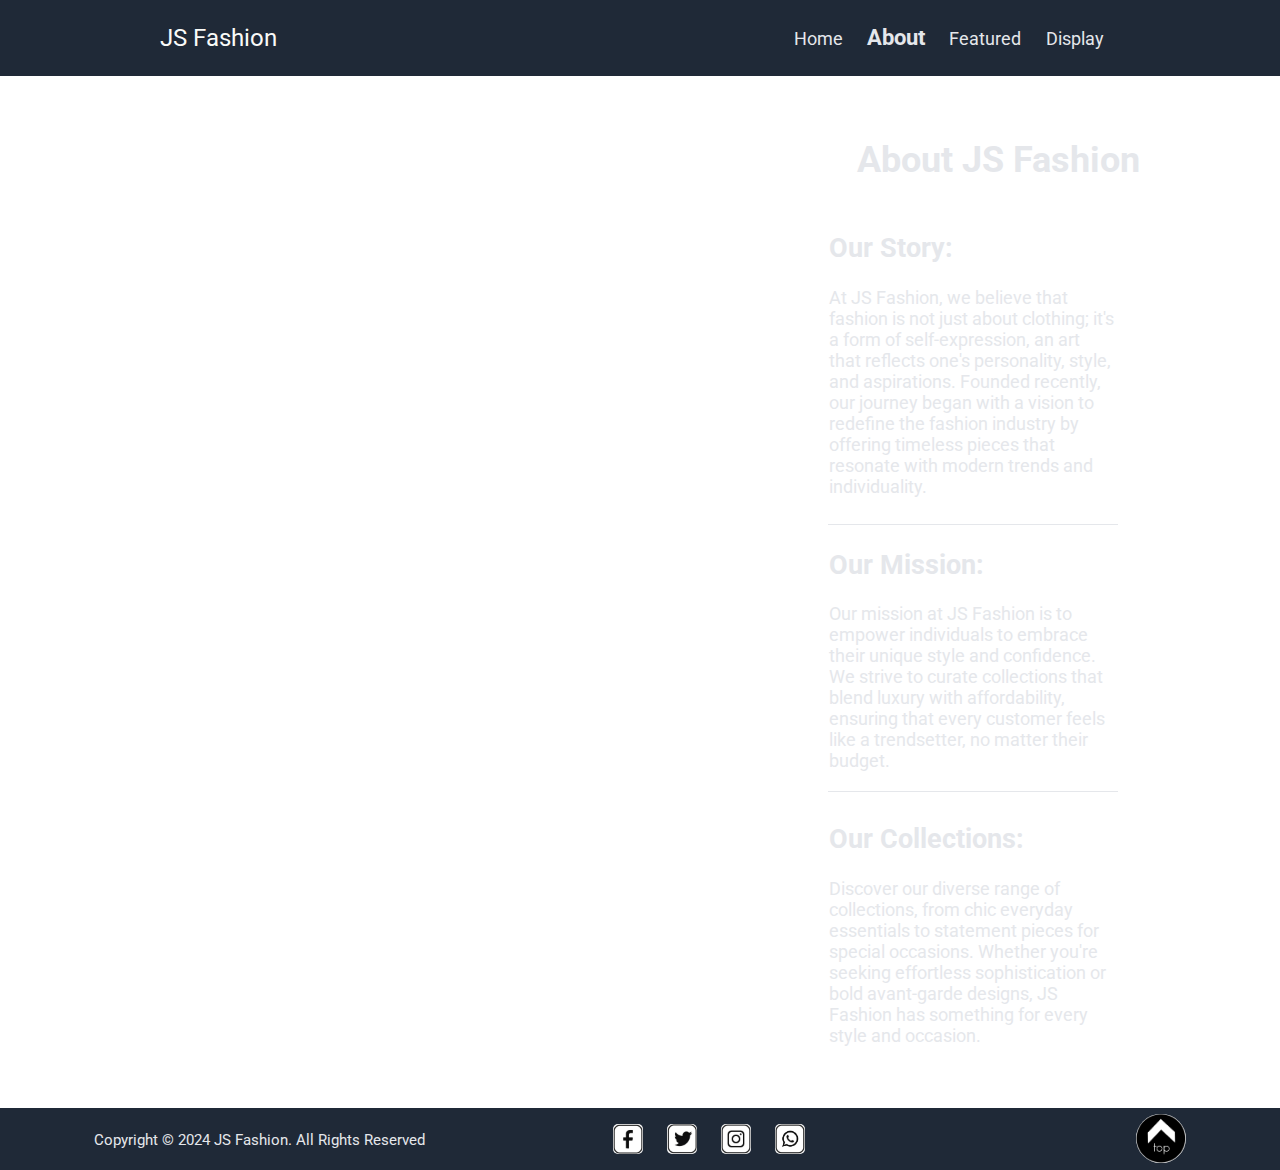
==== commit 4956fef3: "Fix code" ====
--- a/about.html
+++ b/about.html
@@ -30,7 +30,7 @@
                         <a role="link" href="./display.html">Display</a>
                     </nav>
                 </section>
-                <figure role="figure" class="mobile">
+                <secion class="mobile">
                     <button role="button">
                         <img 
                             role="img"
@@ -45,7 +45,7 @@
                         <a role="link" href="./featured.html">Featured</a>
                         <a role="link" href="./display.html">Display</a>
                     </nav>
-                </figure>
+                </secion>
             </div>
         </header>
         
--- a/css/about.css
+++ b/css/about.css
@@ -6,6 +6,9 @@
     src: url(https://fonts.gstatic.com/s/roboto/v30/KFOiCnqEu92Fr1Mu51QrEzAdLw.woff2) format('woff2');
     unicode-range: U+0000-00FF, U+0131, U+0152-0153, U+02BB-02BC, U+02C6, U+02DA, U+02DC, U+0304, U+0308, U+0329, U+2000-206F, U+2074, U+20AC, U+2122, U+2191, U+2193, U+2212, U+2215, U+FEFF, U+FFFD;
 }
+body {
+    margin: 0;
+}
 
 html {
     font-family: "Roboto", sans-serif;
